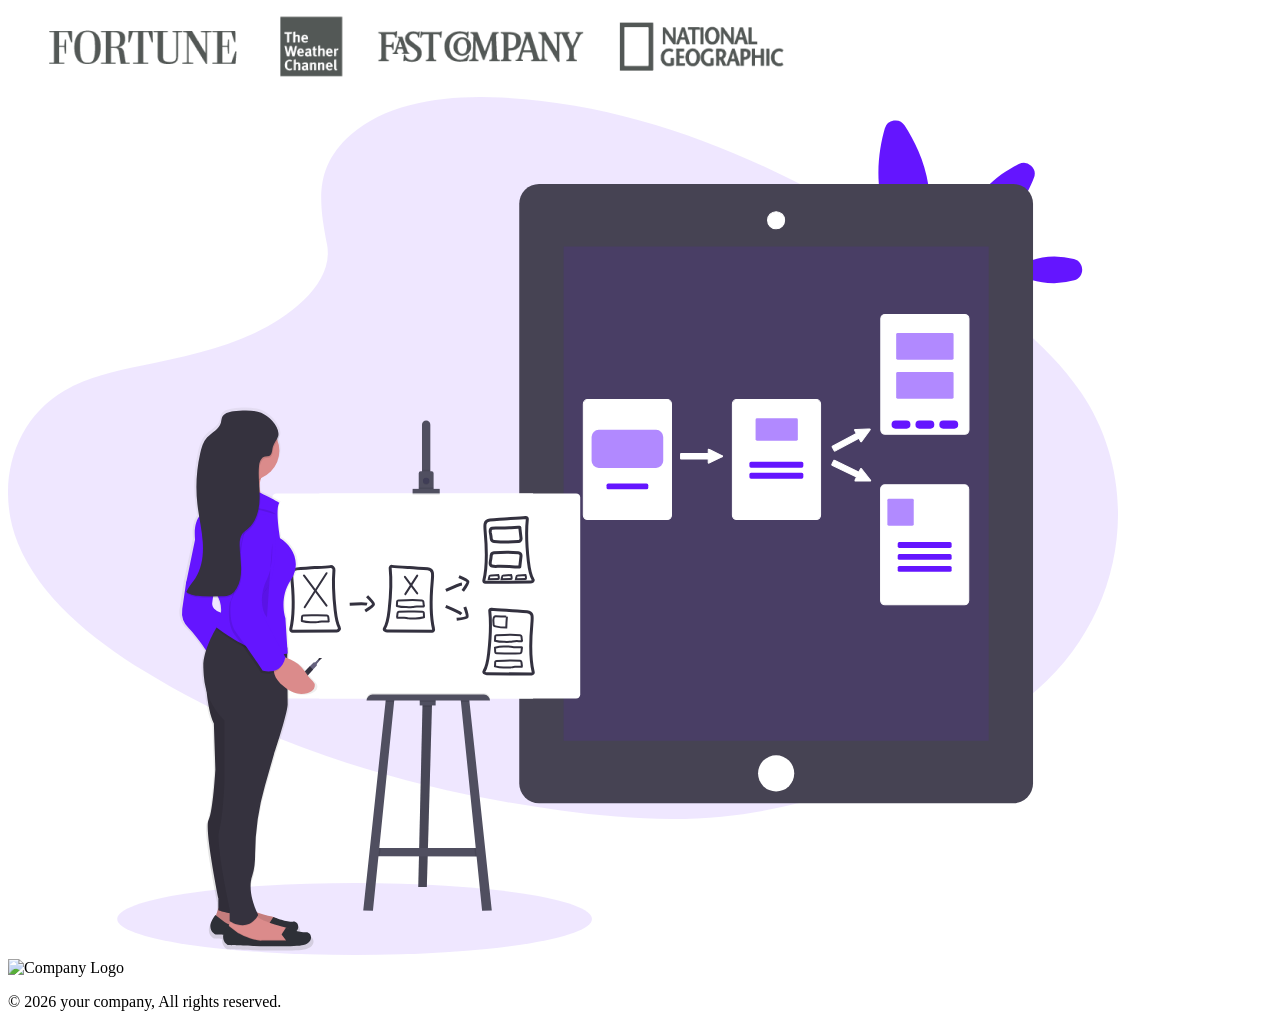
==== assets/index.html @ a46f5a63 "updating" ====
<!DOCTYPE html>
<html lang="en">
    <meta charset="UTF-8">
    <meta name="viewport" content="width=device-width, initial-scale=1.0">
    <title> My React App</title>
<head>
    <body> 
        <dir>
            <header>
                <main>
                  <!-- Body Logo-->
                  <img src="customers-logo-strip.png" alt="Customers Icon">
                </main>
            </header>
        </dir>
    
    </main>
 <body>
         <img src="prototype-illustration.svg" alt="Prototype-Icon"> 
</body>
    <footer> 
    <!-- Footer Logo-->
     <img src="logo.png" alt="Company Logo" class="footer-logo">

     <!-- Footer Text-->
      <p>&copy; 2026 your company, All rights reserved.</p>
</body>
</footer>
</html>
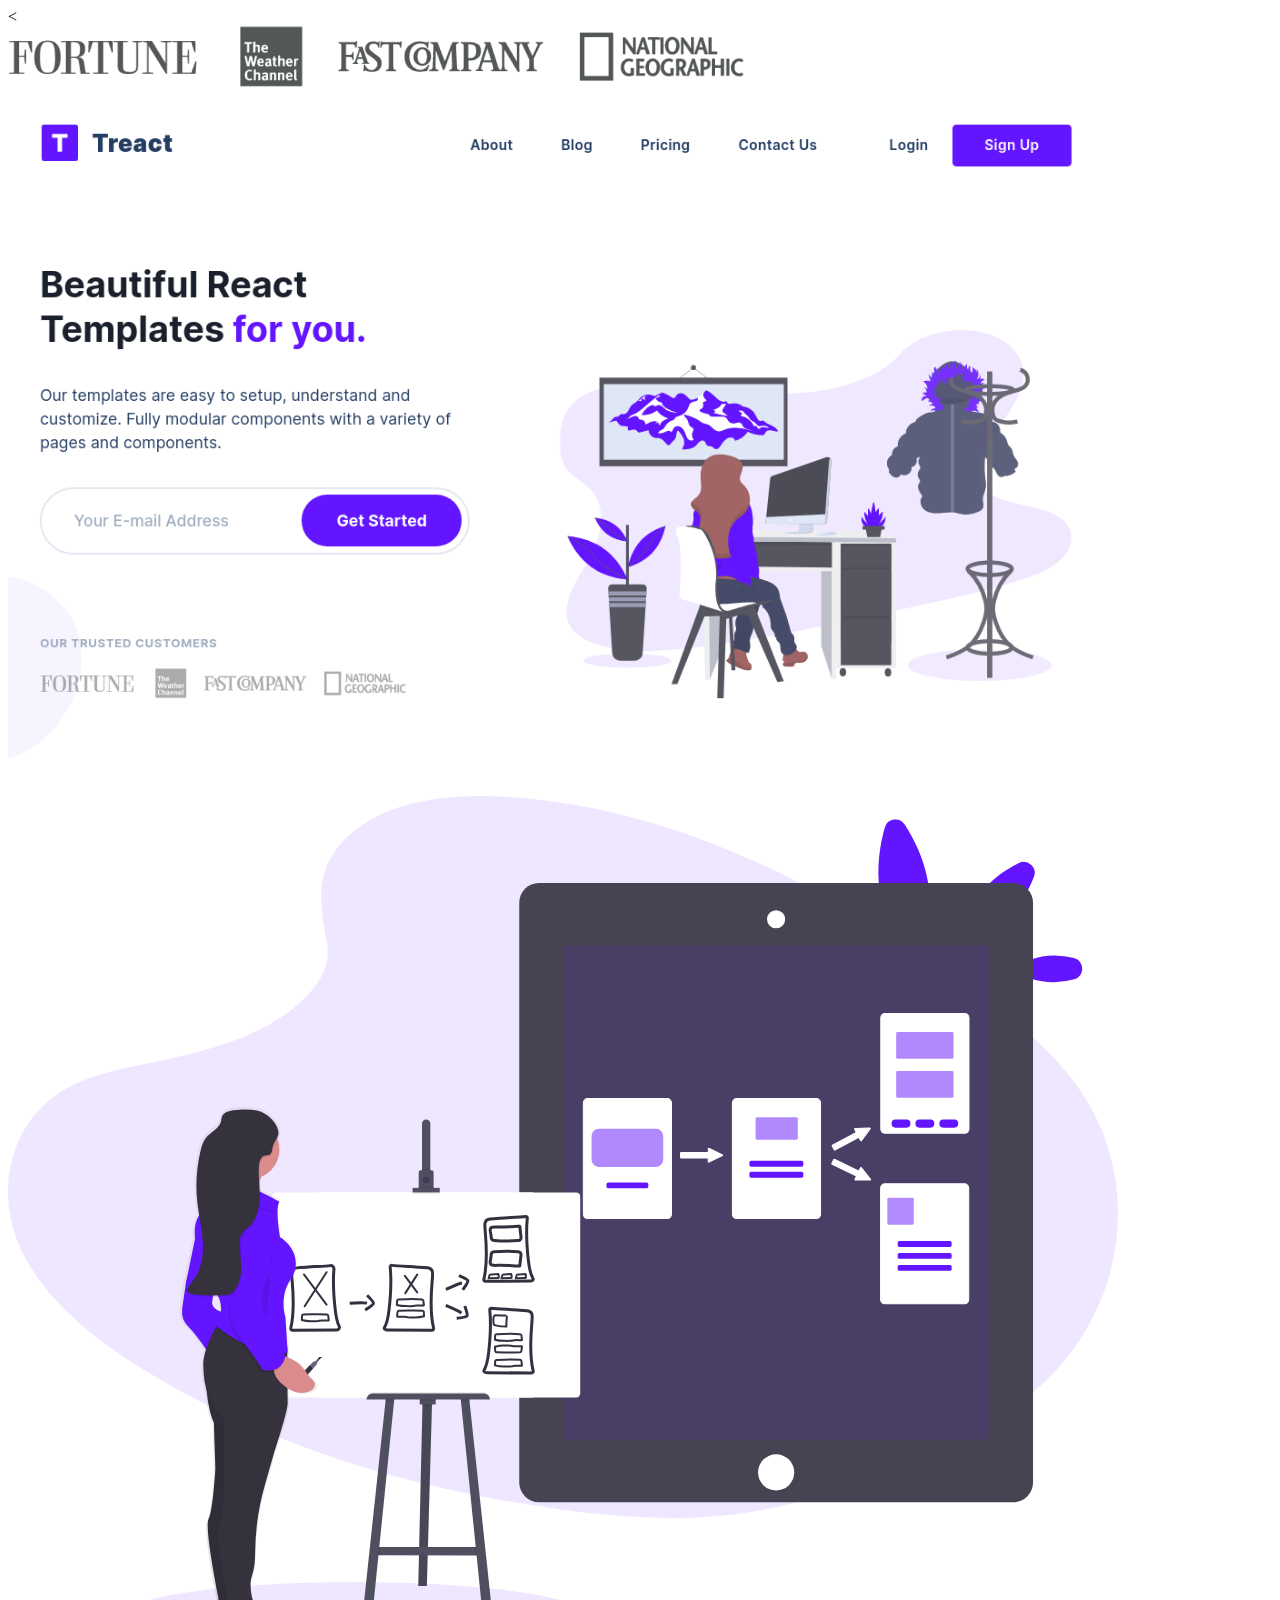
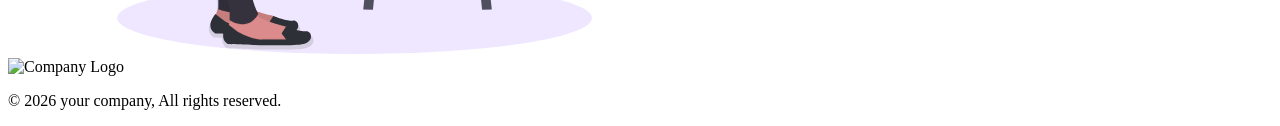
==== commit 6f32fa62: "Updating" ====
--- a/assets/index.html
+++ b/assets/index.html
@@ -3,21 +3,26 @@
     <meta charset="UTF-8">
     <meta name="viewport" content="width=device-width, initial-scale=1.0">
     <title> My React App</title>
-<head>
-    <body> 
-        <dir>
-            <header>
-                <main>
-                  <!-- Body Logo-->
-                  <img src="customers-logo-strip.png" alt="Customers Icon">
-                </main>
+</head>
+<body>
+    <!-- This is the only thing that belongs in yourbody tag -->
+     <div id="root"><</div>
+</body>
+</html>    
+        <header>
+            <main> 
+        <img src="customers-logo-strip.png" alt="Customers Icon">
             </header>
-        </dir>
-    
-    </main>
+              </main>
+    <body>
+        <div id="root">
+            <script type="module" src="/src/main.jsx"><</script>
+         <img src="hero-screenshot-2.png" alt="Hero-Screenshot-2 Icon"> 
+</body>
  <body>
-         <img src="prototype-illustration.svg" alt="Prototype-Icon"> 
-</body>
+    <img src="prototype-illustration.svg" alt="" Prototype-Illustrations Icon"
+ </body>
+
     <footer> 
     <!-- Footer Logo-->
      <img src="logo.png" alt="Company Logo" class="footer-logo">
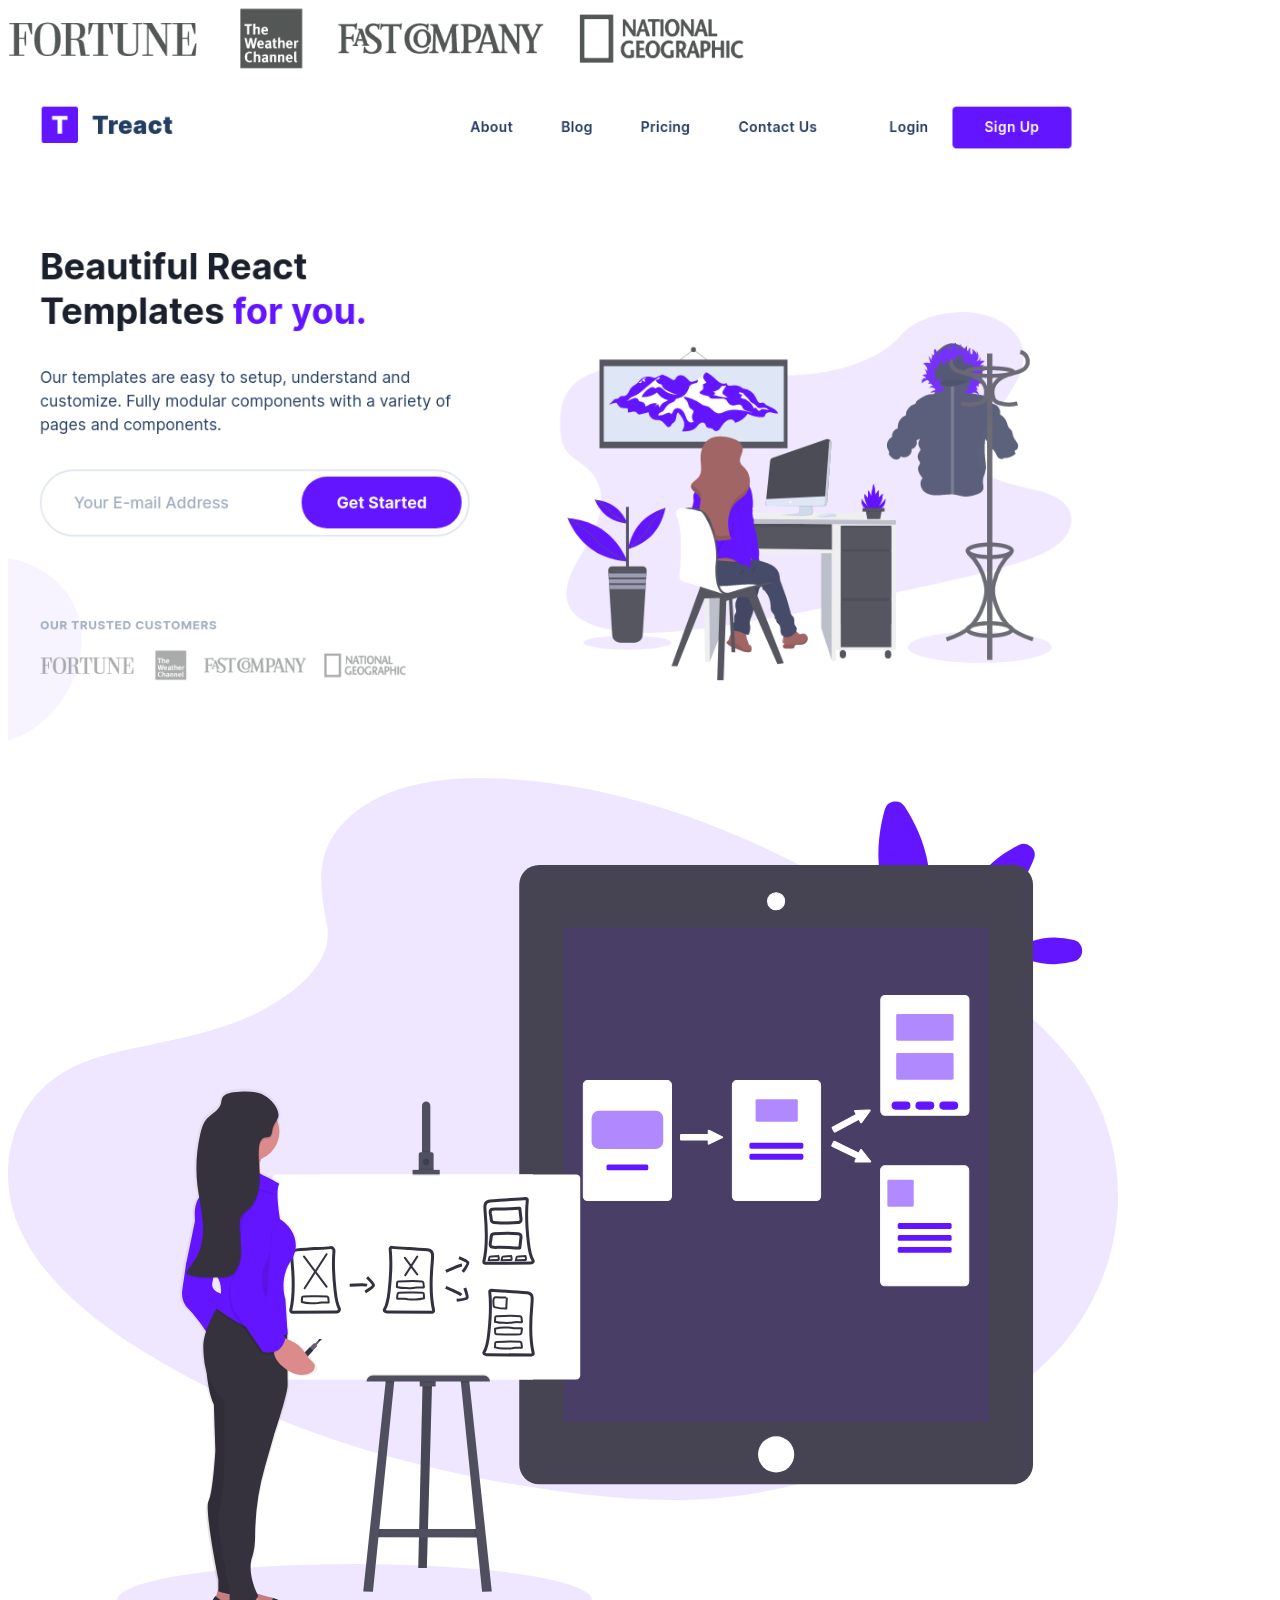
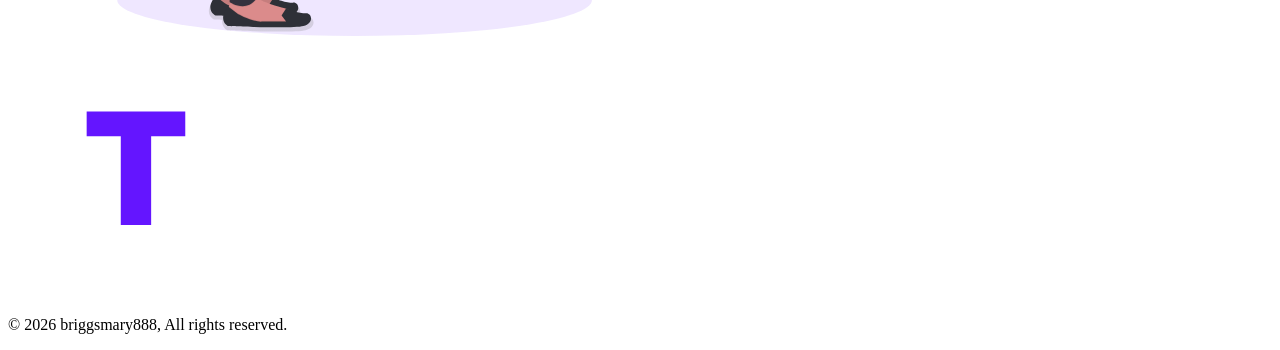
==== commit a255610c: "updating" ====
--- a/assets/index.html
+++ b/assets/index.html
@@ -1,34 +1,31 @@
 <!DOCTYPE html>
 <html lang="en">
+<head>
     <meta charset="UTF-8">
     <meta name="viewport" content="width=device-width, initial-scale=1.0">
-    <title> My React App</title>
+    <title>My React App</title>
 </head>
 <body>
-    <!-- This is the only thing that belongs in yourbody tag -->
-     <div id="root"><</div>
+    <div id="root"></div>
+    
+    <header>
+        <img src="customers-logo-strip.png" alt="Customers Icon">
+    </header>
+    
+    <main>
+        <img src="hero-screenshot-2.png" alt="Hero-Screenshot-2 Icon">
+        <div>
+            <img src="prototype-illustration.svg" alt="Prototype Illustrations Icon">
+        </div>
+    </main>
+    
+    <footer>
+        <!-- Footer Logo-->
+        <img src="logo.svg" alt="Company Logo" class="footer-logo">
+        <!-- Footer Text-->
+        <p>&copy; 2026 briggsmary888, All rights reserved.</p>
+    </footer>
+    
+    <script type="module" src="/src/main.jsx"></script>
 </body>
-</html>    
-        <header>
-            <main> 
-        <img src="customers-logo-strip.png" alt="Customers Icon">
-            </header>
-              </main>
-    <body>
-        <div id="root">
-            <script type="module" src="/src/main.jsx"><</script>
-         <img src="hero-screenshot-2.png" alt="Hero-Screenshot-2 Icon"> 
-</body>
- <body>
-    <img src="prototype-illustration.svg" alt="" Prototype-Illustrations Icon"
- </body>
-
-    <footer> 
-    <!-- Footer Logo-->
-     <img src="logo.png" alt="Company Logo" class="footer-logo">
-
-     <!-- Footer Text-->
-      <p>&copy; 2026 your company, All rights reserved.</p>
-</body>
-</footer>
 </html>
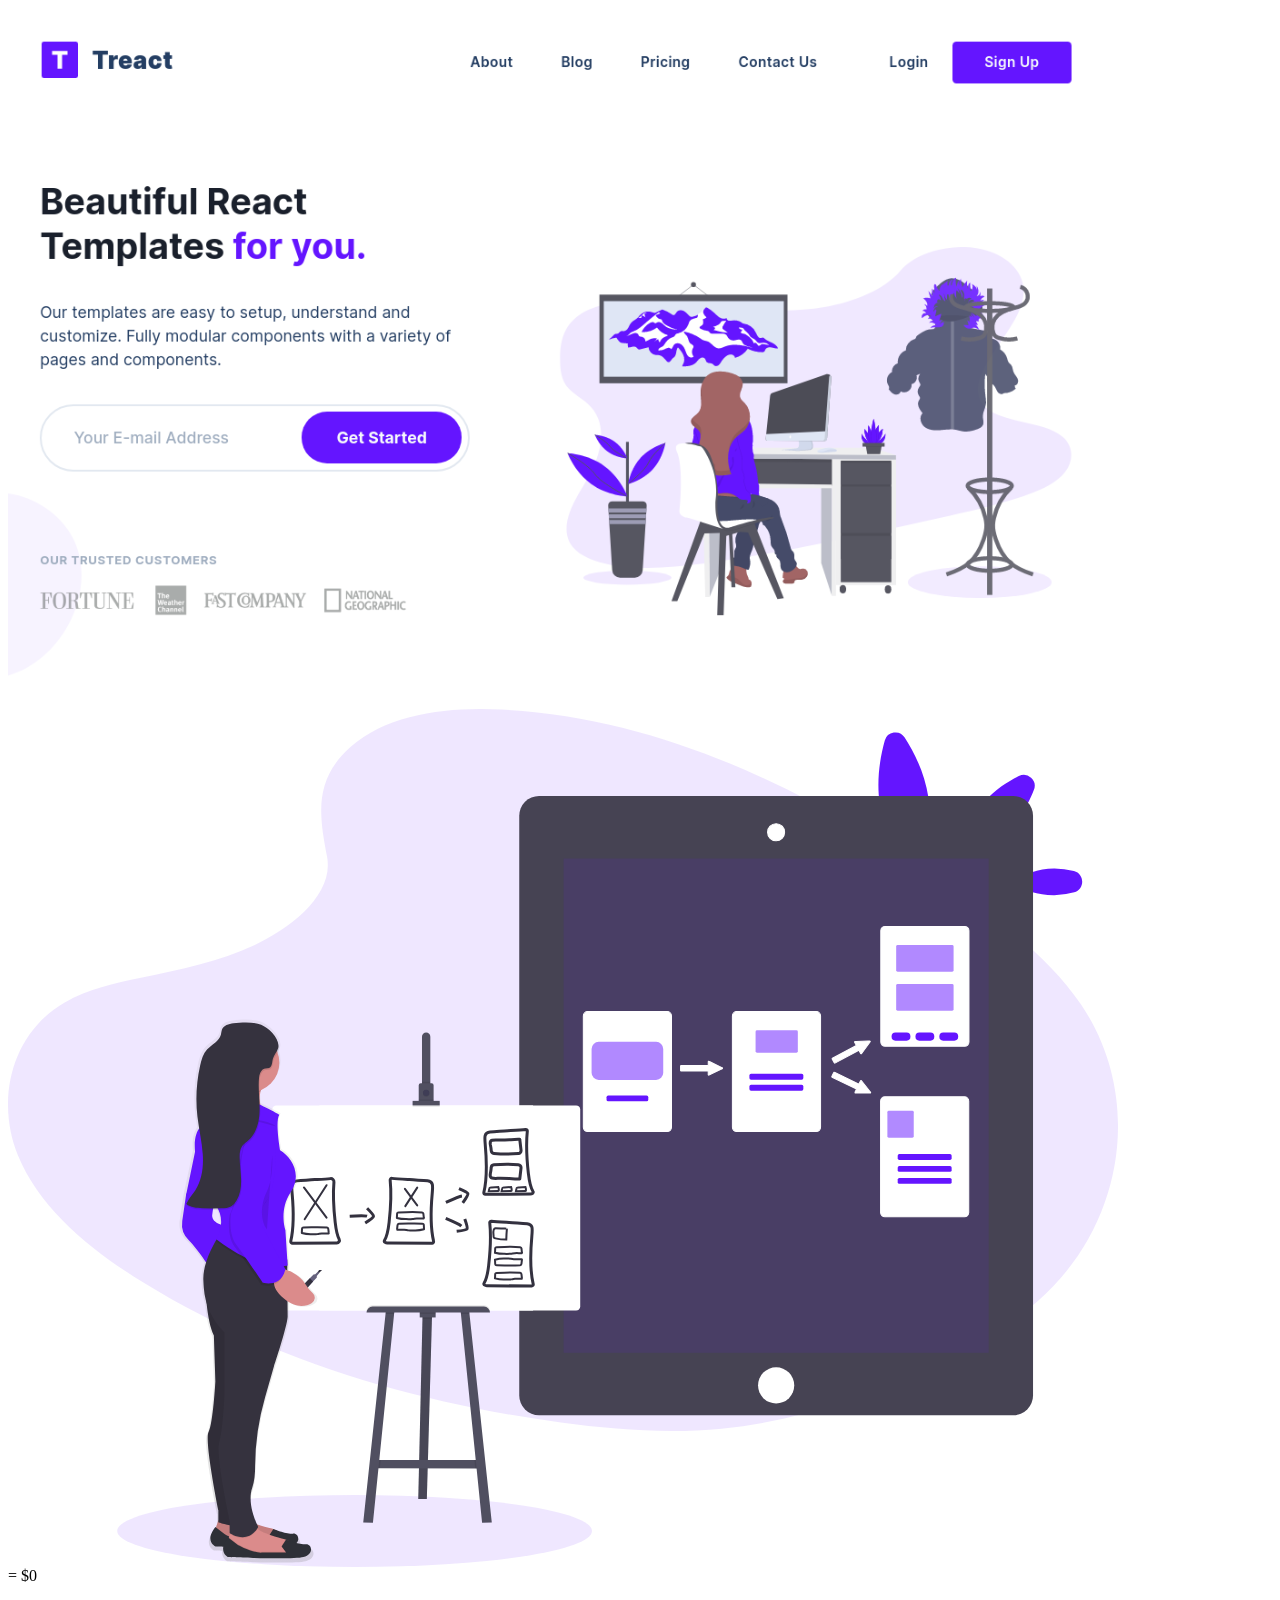
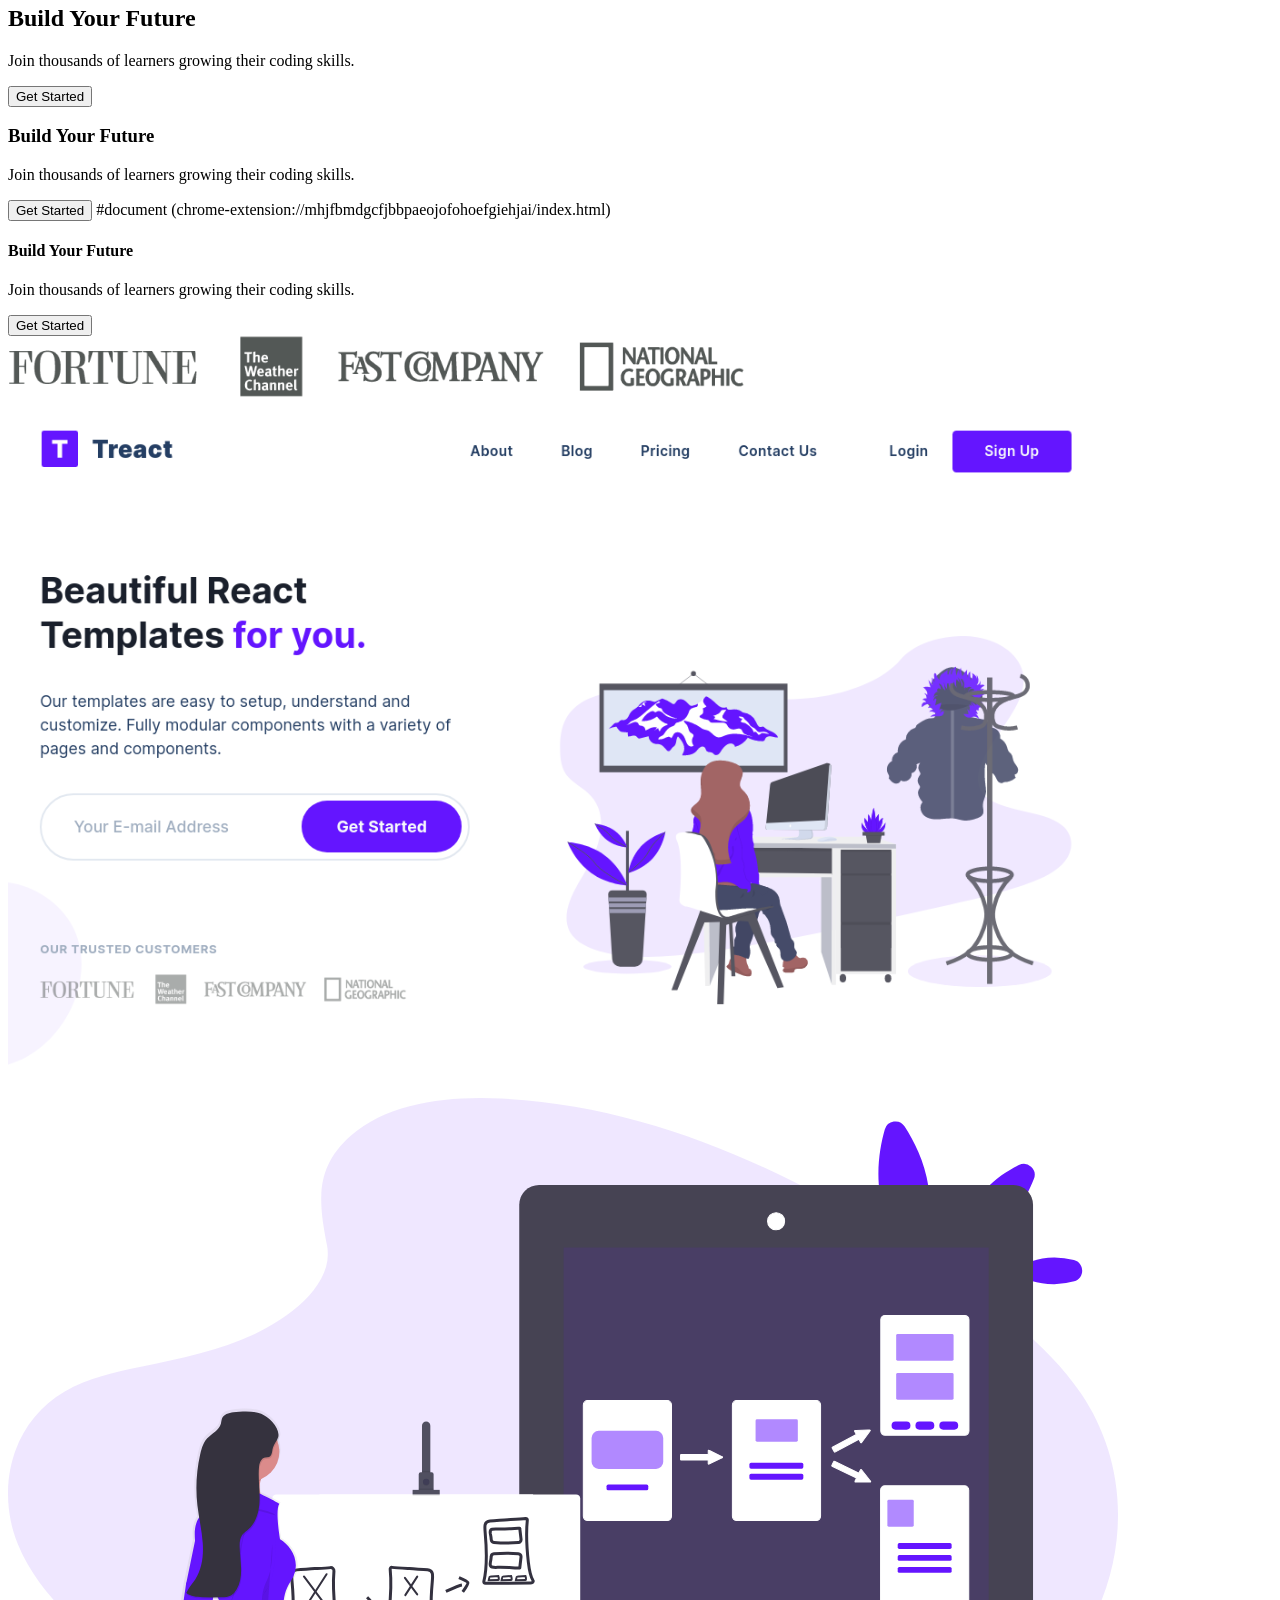
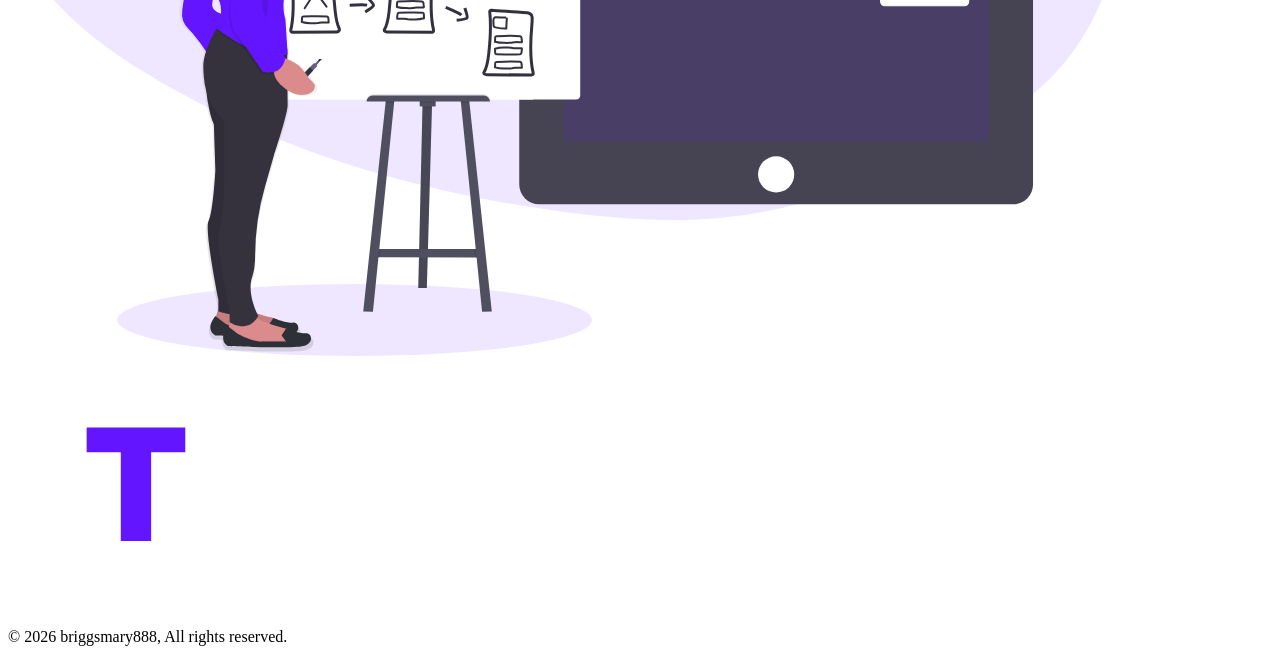
==== commit 1a2a2846: "Updating" ====
--- a/assets/index.html
+++ b/assets/index.html
@@ -1,13 +1,88 @@
-<!DOCTYPE html>
-<html lang="en">
-<head>
+<html lang="en"><head>
     <meta charset="UTF-8">
     <meta name="viewport" content="width=device-width, initial-scale=1.0">
-    <title>My React App</title>
-</head>
-<body>
-    <div id="root"></div>
+    <title> </title>
+    <!-- Your css file is linked right here-->
+     <link rel="stylesheet" href="style.css" <="" head="">
+    </head><body><main>
+        <img src="hero-screenshot-2.png" alt="Hero-Screenshot-2 Icon">
+        <div>
+            <img src="prototype-illustration.svg" alt="Prototype Illustrations Icon">
+        </div>
+    </main>
+
     
+    <script type="module" src="/src/main.jsx"></script>
+<!-- Code injected by live-server -->
+<script>
+	// <![CDATA[  <-- For SVG support
+	if ('WebSocket' in window) {
+		(function () {
+			function refreshCSS() {
+				var sheets = [].slice.call(document.getElementsByTagName("link"));
+				var head = document.getElementsByTagName("head")[0];
+				for (var i = 0; i < sheets.length; ++i) {
+					var elem = sheets[i];
+					var parent = elem.parentElement || head;
+					parent.removeChild(elem);
+					var rel = elem.rel;
+					if (elem.href && typeof rel != "string" || rel.length == 0 || rel.toLowerCase() == "stylesheet") {
+						var url = elem.href.replace(/(&|\?)_cacheOverride=\d+/, '');
+						elem.href = url + (url.indexOf('?') >= 0 ? '&' : '?') + '_cacheOverride=' + (new Date().valueOf());
+					}
+					parent.appendChild(elem);
+				}
+			}
+			var protocol = window.location.protocol === 'http:' ? 'ws://' : 'wss://';
+			var address = protocol + window.location.host + window.location.pathname + '/ws';
+			var socket = new WebSocket(address);
+			socket.onmessage = function (msg) {
+				if (msg.data == 'reload') window.location.reload();
+				else if (msg.data == 'refreshcss') refreshCSS();
+			};
+			if (sessionStorage && !sessionStorage.getItem('IsThisFirstTime_Log_From_LiveServer')) {
+				console.log('Live reload enabled.');
+				sessionStorage.setItem('IsThisFirstTime_Log_From_LiveServer', true);
+			}
+		})();
+	}
+	else {
+		console.error('Upgrade your browser. This Browser is NOT supported WebSocket for Live-Reloading.');
+	}
+	// ]]>
+</script>
+
+= $0
+    <section class="banner">
+  <div class="banner__content">
+    <h1>Build Your Future</h1>
+    <p>Join thousands of learners growing their coding skills.</p>
+    <button>Get Started</button>
+    <section class="banner">
+  <div class="banner__content">
+    <h1>Build Your Future</h1>
+    <p>Join thousands of learners growing their coding skills.</p>
+    <button>Get Started</button>
+    #document (chrome-extension://mhjfbmdgcfjbbpaeojofohoefgiehjai/index.html)
+    <div id="adopted-style-sheets"></div>
+    <section class="banner">
+  <div class="banner__content">
+    <h1>Build Your Future</h1>
+    <p>Join thousands of learners growing their coding skills.</p>
+    <button>Get Started</button>
+  </div>
+</section> 
+  </div>
+</section>
+  </div>
+</section>
+    <meta charset="UTF-8">
+    <meta name="viewport" content="width=device-width, initial-scale=1.0">
+    <title> </title>
+    <!-- Your css file is linked right here-->
+     <link rel="stylesheet" href="style.css" <="" head="">
+
+    <div id="root"> </div>
     <header>
         <img src="customers-logo-strip.png" alt="Customers Icon">
     </header>
@@ -23,9 +98,8 @@
         <!-- Footer Logo-->
         <img src="logo.svg" alt="Company Logo" class="footer-logo">
         <!-- Footer Text-->
-        <p>&copy; 2026 briggsmary888, All rights reserved.</p>
+        <p>© 2026 briggsmary888, All rights reserved.</p>
     </footer>
     
     <script type="module" src="/src/main.jsx"></script>
-</body>
-</html>+<!-- Code inject--></body></html>
